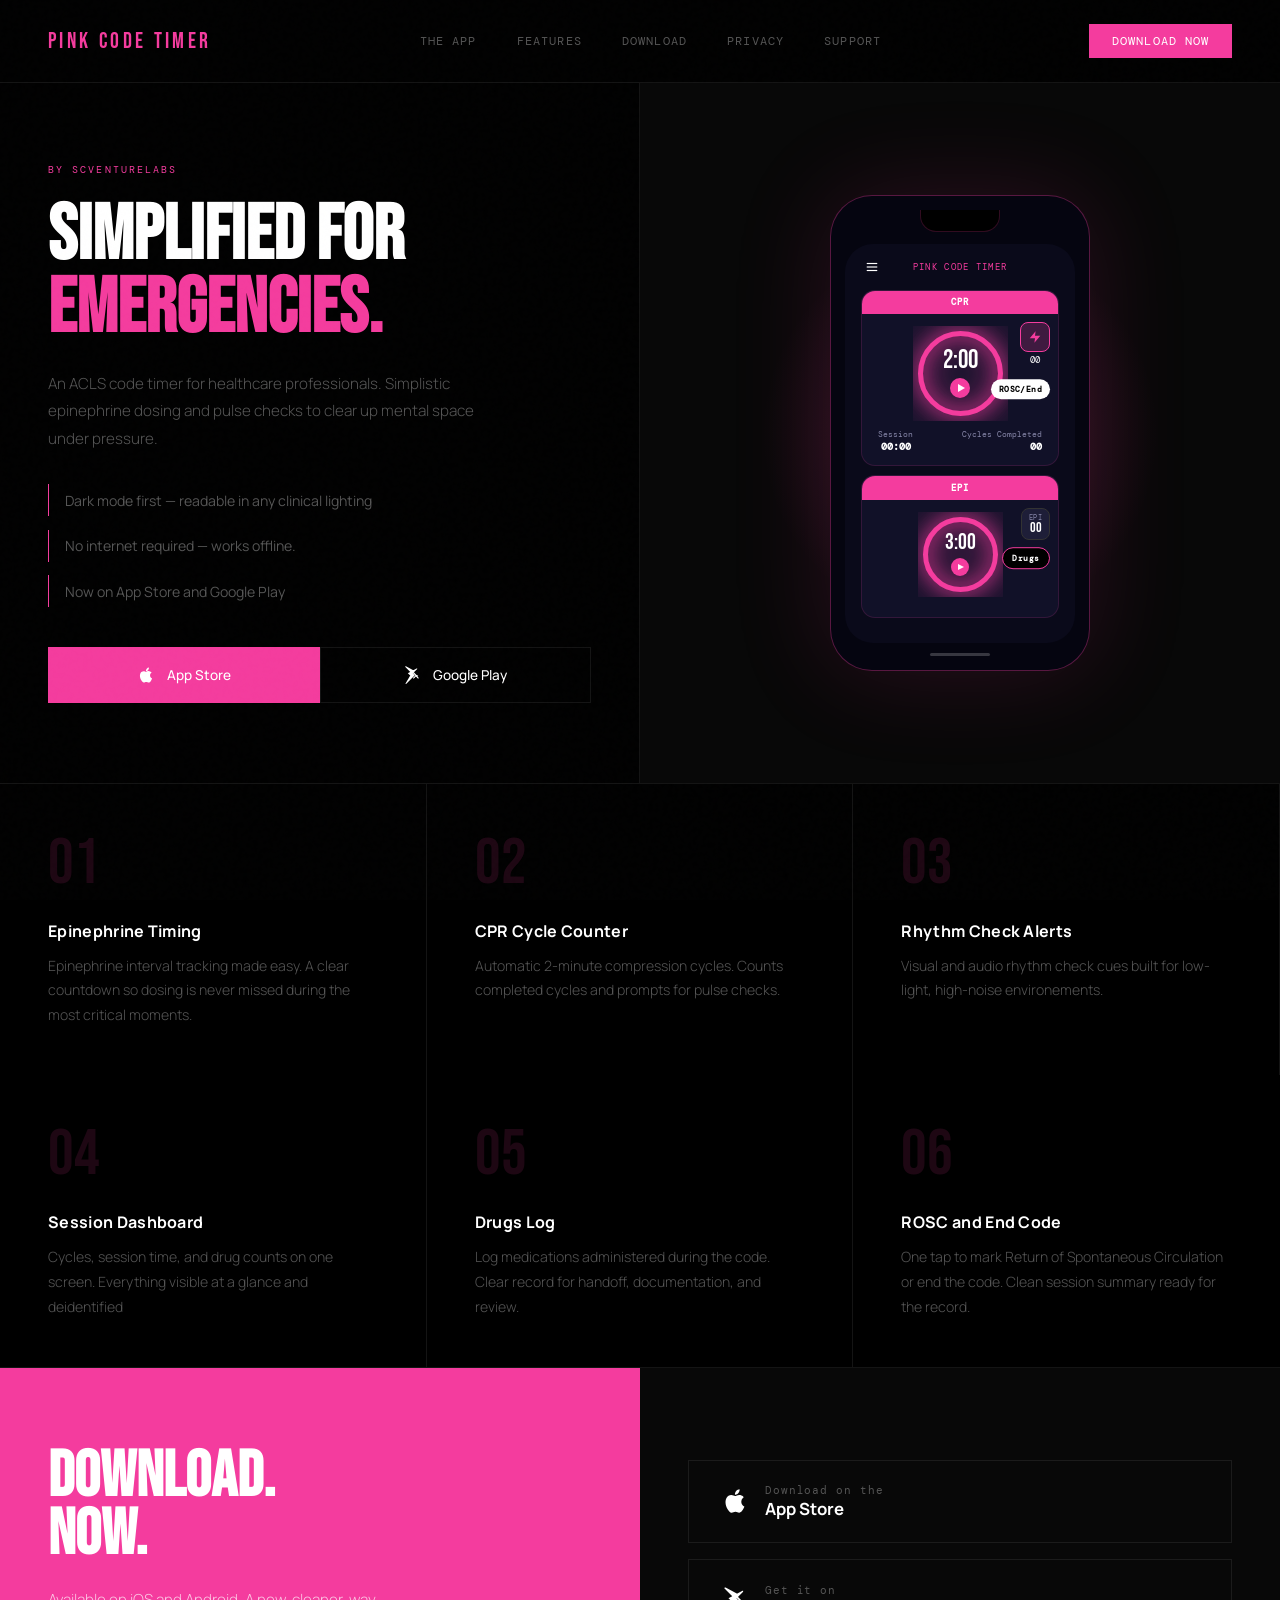
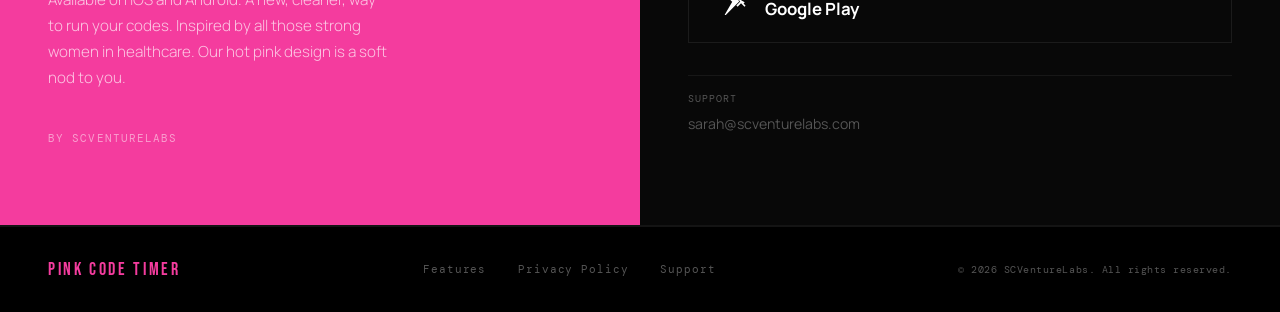
==== index.html @ d975461e "Initial commit" ====
<!DOCTYPE html>
<html lang="en">
<head>
  <meta charset="UTF-8"/>
  <meta name="viewport" content="width=device-width, initial-scale=1.0"/>

  <!-- Primary SEO -->
  <title>Pink Code Timer — ACLS Code Timer for Doctors & Nurses</title>
  <meta name="description" content="Pink Code Timer is the definitive ACLS code timer for healthcare professionals. Track epinephrine dosing, CPR cycles, and rhythm checks on iOS and Android. Free to download."/>
  <meta name="keywords" content="ACLS timer, code timer, epinephrine timer, CPR timer, cardiac arrest timer, hospital app, emergency medicine app, resuscitation timer, code blue timer"/>
  <meta name="author" content="SCVentureLabs"/>
  <link rel="canonical" href="https://www.scventurelabs.com/"/>

  <!-- Open Graph (Facebook, iMessage, LinkedIn previews) -->
  <meta property="og:type" content="website"/>
  <meta property="og:url" content="https://www.scventurelabs.com/"/>
  <meta property="og:title" content="Pink Code Timer — ACLS Code Timer for Healthcare Professionals"/>
  <meta property="og:description" content="Track epinephrine dosing, CPR cycles, and rhythm checks with confidence. Free on iOS and Android."/>
  <meta property="og:image" content="https://www.scventurelabs.com/images/app-screenshot.png"/>

  <!-- Twitter/X Card -->
  <meta name="twitter:card" content="summary_large_image"/>
  <meta name="twitter:title" content="Pink Code Timer — ACLS Code Timer"/>
  <meta name="twitter:description" content="The definitive ACLS code timer for healthcare professionals. Free on iOS and Android."/>
  <meta name="twitter:image" content="https://www.scventurelabs.com/images/app-screenshot.png"/>

  <!-- Structured Data: tells Google this is a mobile app -->
  <script type="application/ld+json">
  {
    "@context": "https://schema.org",
    "@type": "MobileApplication",
    "name": "Pink Code Timer",
    "description": "The definitive ACLS code timer for healthcare professionals. Track epinephrine dosing, CPR cycles, rhythm checks, and more.",
    "url": "https://www.scventurelabs.com",
    "applicationCategory": "MedicalApplication",
    "operatingSystem": "iOS, Android",
    "offers": {
      "@type": "Offer",
      "price": "0",
      "priceCurrency": "USD"
    },
    "author": {
      "@type": "Organization",
      "name": "SCVentureLabs",
      "email": "sarah@scventurelabs.com"
    }
  }
  </script>

  <link rel="stylesheet" href="style.css"/>
  <link href="https://fonts.googleapis.com/css2?family=Bebas+Neue&family=DM+Mono:wght@400;500&family=Manrope:wght@300;400;500;700&display=swap" rel="stylesheet"/>
</head>
<body>

  <!-- NAV -->
  <nav class="nav">
    <div class="nav-logo">Pink Code Timer</div>
    <div class="nav-links">
      <a href="#app">The App</a>
      <a href="#features">Features</a>
      <a href="#download">Download</a>
      <a href="privacy.html">Privacy</a>
      <a href="mailto:sarah@scventurelabs.com">Support</a>
    </div>
    <a href="#download" class="nav-cta">Download Now</a>
  </nav>

  <!-- SPLIT: HERO / APP SECTION -->
  <section class="split" id="app">
    <div class="split-left">
      <div class="section-label">By SCVentureLabs</div>
      <h1 class="section-title" style="font-size:clamp(3.5rem,6vw,6rem);">
        Simplified for<br><em>emergencies.</em>
      </h1>
      <p class="section-body">
        An ACLS code timer for healthcare professionals. Simplistic epinephrine dosing and pulse checks to clear up mental space under pressure.
      </p>

      <div style="margin-top:2rem;display:flex;flex-direction:column;gap:0.85rem;">
        <div style="display:flex;align-items:center;gap:1rem;font-size:0.88rem;color:#555;">
          <div style="width:1px;height:32px;background:#f43c9e;flex-shrink:0;"></div>
          Dark mode first — readable in any clinical lighting
        </div>
        <div style="display:flex;align-items:center;gap:1rem;font-size:0.88rem;color:#555;">
          <div style="width:1px;height:32px;background:#f43c9e;flex-shrink:0;"></div>
          No internet required — works offline.
        </div>
        <div style="display:flex;align-items:center;gap:1rem;font-size:0.88rem;color:#555;">
          <div style="width:1px;height:32px;background:#f43c9e;flex-shrink:0;"></div>
          Now on App Store and Google Play
        </div>
      </div>

      <div style="margin-top:2.5rem;display:flex;gap:0;">
        <a href="#" class="btn-store primary">
          <svg width="18" height="18" viewBox="0 0 24 24" fill="white"><path d="M18.71 19.5c-.83 1.24-1.71 2.45-3.05 2.47-1.34.03-1.77-.79-3.29-.79-1.53 0-2 .77-3.27.82-1.31.05-2.3-1.32-3.14-2.53C4.25 17 2.94 12.45 4.7 9.39c.87-1.52 2.43-2.48 4.12-2.51 1.28-.02 2.5.87 3.29.87.78 0 2.26-1.07 3.8-.91.65.03 2.47.26 3.64 1.98-.09.06-2.17 1.28-2.15 3.81.03 3.02 2.65 4.03 2.68 4.04-.03.07-.42 1.44-1.38 2.83M13 3.5c.73-.83 1.94-1.46 2.94-1.5.13 1.17-.34 2.35-1.04 3.19-.69.85-1.83 1.51-2.95 1.42-.15-1.15.41-2.35 1.05-3.11z"/></svg>
          App Store
        </a>
        <a href="#" class="btn-store">
          <svg width="18" height="18" viewBox="0 0 24 24" fill="white"><path d="M3.18 23.76c.3.17.64.22.96.16l11.62-11.62L12 8.54 3.18 23.76zm17.16-10.7L17.6 11.5 14.24 8.14l-1.1 1.1L16.5 12.5l-3.36 3.36 1.1 1.1 2.94-2.94 2.94 2.94.97-.97-1.75-1.93zm-1.34-9.79c-.32-.05-.66 0-.96.16L6.42 9.54l3.54 3.54 9.04-9.04c-.04-.03-.05-.08-.06-.17zM3.96.48c-.32-.06-.64 0-.96.17L2.82 1l9.18 9.18 3.54-3.54L3.96.48z"/></svg>
          Google Play
        </a>
      </div>
    </div>

    <div class="split-right">
      <div class="glow-blob"></div>
      <div class="phone">
        <div class="phone-notch"></div>
        <div class="phone-screen">

          <div style="display:flex;justify-content:space-between;align-items:center;margin-bottom:1rem;padding:0 0.25rem;">
            <svg width="14" height="14" viewBox="0 0 24 24" fill="none" stroke="#fff" stroke-width="2"><line x1="3" y1="6" x2="21" y2="6"/><line x1="3" y1="12" x2="21" y2="12"/><line x1="3" y1="18" x2="21" y2="18"/></svg>
            <div class="phone-header" style="margin:0;">Pink Code Timer</div>
            <div style="width:14px;"></div>
          </div>

          <!-- CPR CARD -->
          <div class="phone-card" style="margin-bottom:0.6rem;">
            <div class="phone-card-header">CPR</div>
            <div class="phone-card-body" style="position:relative;padding:0.75rem;">
              <div style="position:absolute;top:0.5rem;right:0.5rem;text-align:center;">
                <div style="width:30px;height:30px;background:rgba(244,60,158,0.2);border:1px solid #f43c9e;border-radius:8px;display:flex;align-items:center;justify-content:center;">
                  <svg width="14" height="14" viewBox="0 0 24 24" fill="#f43c9e"><path d="M13 2L3 14h9l-1 8 10-12h-9l1-8z"/></svg>
                </div>
                <div style="font-family:'DM Mono',monospace;font-size:0.55rem;color:#fff;margin-top:2px;">00</div>
              </div>
              <div style="position:relative;width:95px;height:95px;margin:0 auto 0.5rem;">
                <svg viewBox="0 0 95 95" style="position:absolute;inset:0;width:100%;height:100%;">
                  <circle cx="47.5" cy="47.5" r="40" fill="none" stroke="rgba(244,60,158,0.15)" stroke-width="5"/>
                  <circle cx="47.5" cy="47.5" r="40" fill="none" stroke="#f43c9e" stroke-width="5"
                    stroke-dasharray="251" stroke-dashoffset="0" stroke-linecap="round"
                    transform="rotate(-90 47.5 47.5)"
                    style="filter:drop-shadow(0 0 8px #f43c9e) drop-shadow(0 0 16px #f43c9e);"/>
                </svg>
                <div style="position:absolute;inset:0;display:flex;flex-direction:column;align-items:center;justify-content:center;gap:4px;">
                  <div style="font-family:'Bebas Neue',sans-serif;font-size:1.6rem;color:#fff;line-height:1;">2:00</div>
                  <div style="width:20px;height:20px;background:#f43c9e;border-radius:50%;display:flex;align-items:center;justify-content:center;">
                    <div style="width:0;height:0;border-top:4px solid transparent;border-bottom:4px solid transparent;border-left:7px solid #fff;margin-left:2px;"></div>
                  </div>
                </div>
              </div>
              <div style="position:absolute;right:0.5rem;top:50%;transform:translateY(-50%);">
                <div style="background:#fff;color:#000;font-family:'DM Mono',monospace;font-size:0.5rem;letter-spacing:0.05em;padding:0.3rem 0.5rem;border-radius:100px;font-weight:600;">ROSC/End</div>
              </div>
              <div class="phone-stats" style="padding:0 0.25rem;margin-top:0.25rem;">
                <div><div style="font-size:0.52rem;color:#8888aa;">Session</div><strong style="font-size:0.65rem;color:#fff;">00:00</strong></div>
                <div style="text-align:right"><div style="font-size:0.52rem;color:#8888aa;">Cycles Completed</div><strong style="font-size:0.65rem;color:#fff;">00</strong></div>
              </div>
            </div>
          </div>

          <!-- EPI CARD -->
          <div class="phone-card">
            <div class="phone-card-header">EPI</div>
            <div class="phone-card-body" style="position:relative;padding:0.75rem;">
              <div style="position:absolute;top:0.5rem;right:0.5rem;text-align:center;">
                <div style="background:#1e1e38;border:1px solid #333;border-radius:8px;padding:0.25rem 0.4rem;text-align:center;">
                  <div style="font-family:'DM Mono',monospace;font-size:0.45rem;color:#8888aa;letter-spacing:0.08em;">EPI</div>
                  <div style="font-family:'Bebas Neue',sans-serif;font-size:0.85rem;color:#fff;line-height:1;">00</div>
                </div>
              </div>
              <div style="position:relative;width:85px;height:85px;margin:0 auto 0.5rem;">
                <svg viewBox="0 0 85 85" style="position:absolute;inset:0;width:100%;height:100%;">
                  <circle cx="42.5" cy="42.5" r="35" fill="none" stroke="rgba(244,60,158,0.15)" stroke-width="5"/>
                  <circle cx="42.5" cy="42.5" r="35" fill="none" stroke="#f43c9e" stroke-width="5"
                    stroke-dasharray="220" stroke-dashoffset="0" stroke-linecap="round"
                    transform="rotate(-90 42.5 42.5)"
                    style="filter:drop-shadow(0 0 8px #f43c9e) drop-shadow(0 0 16px #f43c9e);"/>
                </svg>
                <div style="position:absolute;inset:0;display:flex;flex-direction:column;align-items:center;justify-content:center;gap:4px;">
                  <div style="font-family:'Bebas Neue',sans-serif;font-size:1.4rem;color:#fff;line-height:1;">3:00</div>
                  <div style="width:18px;height:18px;background:#f43c9e;border-radius:50%;display:flex;align-items:center;justify-content:center;">
                    <div style="width:0;height:0;border-top:3px solid transparent;border-bottom:3px solid transparent;border-left:6px solid #fff;margin-left:2px;"></div>
                  </div>
                </div>
              </div>
              <div style="position:absolute;right:0.5rem;top:50%;transform:translateY(-50%);">
                <div style="background:#000;color:#fff;font-family:'DM Mono',monospace;font-size:0.5rem;letter-spacing:0.05em;padding:0.3rem 0.6rem;border-radius:100px;border:1px solid #f43c9e;font-weight:600;">Drugs</div>
              </div>
            </div>
          </div>

        </div>
        <div class="phone-home"></div>
      </div>
    </div>
  </section>

  <!-- FEATURES -->
  <section class="features" id="features">
    <div class="feature">
      <div class="feature-num">01</div>
      <h3>Epinephrine Timing</h3>
      <p>Epinephrine interval tracking made easy. A clear countdown so dosing is never missed during the most critical moments.</p>
    </div>
    <div class="feature">
      <div class="feature-num">02</div>
      <h3>CPR Cycle Counter</h3>
      <p>Automatic 2-minute compression cycles. Counts completed cycles and prompts for pulse checks.</p>
    </div>
    <div class="feature">
      <div class="feature-num">03</div>
      <h3>Rhythm Check Alerts</h3>
      <p>Visual and audio rhythm check cues built for low-light, high-noise environements.</p>
    </div>
    <div class="feature">
      <div class="feature-num">04</div>
      <h3>Session Dashboard</h3>
      <p>Cycles, session time, and drug counts on one screen. Everything visible at a glance and deidentified</p>
    </div>
    <div class="feature">
      <div class="feature-num">05</div>
      <h3>Drugs Log</h3>
      <p>Log medications administered during the code. Clear record for handoff, documentation, and review.</p>
    </div>
    <div class="feature">
      <div class="feature-num">06</div>
      <h3>ROSC and End Code</h3>
      <p>One tap to mark Return of Spontaneous Circulation or end the code. Clean session summary ready for the record.</p>
    </div>
  </section>

  <!-- DOWNLOAD CTA -->
  <section class="cta-section" id="download">
    <div class="cta-left">
      <h2>Download.<br>Now.</h2>
      <p>Available on iOS and Android. A new, cleaner, way to run your codes. Inspired by all those strong women in healthcare. Our hot pink design is a soft nod to you.</p>
      <div style="font-family:'DM Mono',monospace;font-size:0.68rem;letter-spacing:0.1em;color:rgba(255,255,255,0.5);">BY SCVENTURELABS</div>
    </div>
    <div class="cta-right">
      <a href="#" class="cta-store-btn">
        <svg width="28" height="28" viewBox="0 0 24 24" fill="white"><path d="M18.71 19.5c-.83 1.24-1.71 2.45-3.05 2.47-1.34.03-1.77-.79-3.29-.79-1.53 0-2 .77-3.27.82-1.31.05-2.3-1.32-3.14-2.53C4.25 17 2.94 12.45 4.7 9.39c.87-1.52 2.43-2.48 4.12-2.51 1.28-.02 2.5.87 3.29.87.78 0 2.26-1.07 3.8-.91.65.03 2.47.26 3.64 1.98-.09.06-2.17 1.28-2.15 3.81.03 3.02 2.65 4.03 2.68 4.04-.03.07-.42 1.44-1.38 2.83M13 3.5c.73-.83 1.94-1.46 2.94-1.5.13 1.17-.34 2.35-1.04 3.19-.69.85-1.83 1.51-2.95 1.42-.15-1.15.41-2.35 1.05-3.11z"/></svg>
        <div>
          <div class="store-label">Download on the</div>
          <div class="store-name">App Store</div>
        </div>
      </a>
      <a href="#" class="cta-store-btn">
        <svg width="28" height="28" viewBox="0 0 24 24" fill="white"><path d="M3.18 23.76c.3.17.64.22.96.16l11.62-11.62L12 8.54 3.18 23.76zm17.16-10.7L17.6 11.5 14.24 8.14l-1.1 1.1L16.5 12.5l-3.36 3.36 1.1 1.1 2.94-2.94 2.94 2.94.97-.97-1.75-1.93zm-1.34-9.79c-.32-.05-.66 0-.96.16L6.42 9.54l3.54 3.54 9.04-9.04c-.04-.03-.05-.08-.06-.17zM3.96.48c-.32-.06-.64 0-.96.17L2.82 1l9.18 9.18 3.54-3.54L3.96.48z"/></svg>
        <div>
          <div class="store-label">Get it on</div>
          <div class="store-name">Google Play</div>
        </div>
      </a>
      <div style="margin-top:1rem;padding-top:1rem;border-top:1px solid rgba(255,255,255,0.06);">
        <div style="font-family:'DM Mono',monospace;font-size:0.65rem;letter-spacing:0.1em;color:#555;margin-bottom:0.4rem;">SUPPORT</div>
        <a href="mailto:sarah@scventurelabs.com" style="font-size:0.88rem;color:#555;transition:color 0.2s;"
          onmouseover="this.style.color='#fff'" onmouseout="this.style.color='#555'">sarah@scventurelabs.com</a>
      </div>
    </div>
  </section>

  <!-- FOOTER -->
  <footer>
    <div class="footer-logo">Pink Code Timer</div>
    <div class="footer-links">
      <a href="#features">Features</a>
      <a href="privacy.html">Privacy Policy</a>
      <a href="mailto:sarah@scventurelabs.com">Support</a>
    </div>
    <div class="footer-copy">© 2026 SCVentureLabs. All rights reserved.</div>
  </footer>

</body>
</html>
---- style.css ----
@import url('https://fonts.googleapis.com/css2?family=Bebas+Neue&family=DM+Mono:wght@400;500&family=Manrope:wght@300;400;500;700&display=swap');

*, *::before, *::after { box-sizing: border-box; margin: 0; padding: 0; }

:root {
  --pink: #f43c9e;
  --black: #000000;
  --off-black: #080808;
  --card: #0e0e0e;
  --border: rgba(255,255,255,0.08);
  --muted: #555;
  --white: #ffffff;
}

html { scroll-behavior: smooth; }

body {
  font-family: 'Manrope', sans-serif;
  background: var(--black);
  color: var(--white);
  overflow-x: hidden;
  cursor: crosshair;
}

a { text-decoration: none; color: inherit; }

/* ── NOISE OVERLAY ── */
body::before {
  content: '';
  position: fixed;
  inset: 0;
  background-image: url("data:image/svg+xml,%3Csvg viewBox='0 0 200 200' xmlns='http://www.w3.org/2000/svg'%3E%3Cfilter id='n'%3E%3CfeTurbulence type='fractalNoise' baseFrequency='0.9' numOctaves='4' stitchTiles='stitch'/%3E%3C/filter%3E%3Crect width='100%25' height='100%25' filter='url(%23n)' opacity='0.035'/%3E%3C/svg%3E");
  pointer-events: none;
  z-index: 0;
  opacity: 0.4;
}

/* ── NAV ── */
.nav {
  display: flex;
  justify-content: space-between;
  align-items: center;
  padding: 1.5rem 3rem;
  border-bottom: 1px solid var(--border);
  position: relative;
  z-index: 10;
}

.nav-logo {
  font-family: 'Bebas Neue', sans-serif;
  font-size: 1.4rem;
  letter-spacing: 0.15em;
  color: var(--pink);
}

.nav-links {
  display: flex;
  gap: 2.5rem;
  align-items: center;
}

.nav-links a {
  font-family: 'DM Mono', monospace;
  font-size: 0.72rem;
  letter-spacing: 0.1em;
  text-transform: uppercase;
  color: var(--muted);
  transition: color 0.2s;
}

.nav-links a:hover { color: var(--white); }

.nav-cta {
  font-family: 'DM Mono', monospace;
  font-size: 0.72rem;
  letter-spacing: 0.1em;
  text-transform: uppercase;
  background: var(--pink);
  color: var(--white) !important;
  padding: 0.6rem 1.4rem;
  border: none;
  cursor: crosshair;
  transition: opacity 0.2s;
}

.nav-cta:hover { opacity: 0.85; }

/* ── HERO ── */
.hero {
  position: relative;
  min-height: 96vh;
  display: grid;
  grid-template-columns: 1fr 1fr;
  border-bottom: 1px solid var(--border);
  overflow: hidden;
}

.hero-left {
  display: flex;
  flex-direction: column;
  justify-content: space-between;
  padding: 4rem 3rem;
  border-right: 1px solid var(--border);
  position: relative;
  z-index: 2;
}

.hero-tag {
  font-family: 'DM Mono', monospace;
  font-size: 0.68rem;
  letter-spacing: 0.18em;
  text-transform: uppercase;
  color: var(--pink);
  display: flex;
  align-items: center;
  gap: 0.75rem;
}

.hero-tag::before {
  content: '';
  display: block;
  width: 24px;
  height: 1px;
  background: var(--pink);
}

.hero-headline {
  font-family: 'Bebas Neue', sans-serif;
  font-size: clamp(5rem, 9vw, 9rem);
  line-height: 0.92;
  letter-spacing: 0.01em;
  color: var(--white);
}

.hero-headline span {
  color: var(--pink);
  display: block;
}

.hero-sub {
  font-size: 1rem;
  color: var(--muted);
  line-height: 1.75;
  max-width: 380px;
  font-weight: 300;
}

.hero-buttons {
  display: flex;
  gap: 0;
}

.btn-store {
  display: flex;
  align-items: center;
  gap: 0.75rem;
  padding: 1.1rem 1.8rem;
  border: 1px solid var(--border);
  background: transparent;
  color: var(--white);
  font-family: 'Manrope', sans-serif;
  font-size: 0.85rem;
  font-weight: 500;
  cursor: crosshair;
  transition: background 0.2s, border-color 0.2s;
  flex: 1;
  justify-content: center;
}

.btn-store:hover { background: var(--card); border-color: var(--pink); }
.btn-store.primary { background: var(--pink); border-color: var(--pink); }
.btn-store.primary:hover { background: #d4237e; }

.btn-store svg { flex-shrink: 0; }

/* ── HERO RIGHT: TICKER ── */
.hero-right {
  display: flex;
  flex-direction: column;
  justify-content: center;
  align-items: center;
  position: relative;
  overflow: hidden;
  z-index: 2;
}

.ticker-label {
  font-family: 'DM Mono', monospace;
  font-size: 0.65rem;
  letter-spacing: 0.2em;
  text-transform: uppercase;
  color: var(--muted);
  margin-bottom: 1rem;
}

.ticker {
  font-family: 'Bebas Neue', sans-serif;
  font-size: clamp(6rem, 14vw, 14rem);
  line-height: 1;
  color: var(--pink);
  letter-spacing: -0.02em;
  text-shadow: 0 0 120px rgba(244,60,158,0.4);
  font-variant-numeric: tabular-nums;
  transition: color 0.1s;
}

.ticker.warning { color: #ff6b35; text-shadow: 0 0 120px rgba(255,107,53,0.4); }
.ticker.critical { color: #fff; text-shadow: 0 0 120px rgba(255,255,255,0.3); animation: flash 0.5s infinite; }

@keyframes flash { 0%,100%{opacity:1} 50%{opacity:0.3} }

.ticker-meta {
  display: flex;
  gap: 3rem;
  margin-top: 2rem;
}

.ticker-stat {
  text-align: center;
}

.ticker-stat-val {
  font-family: 'Bebas Neue', sans-serif;
  font-size: 2.2rem;
  color: var(--white);
  line-height: 1;
}

.ticker-stat-label {
  font-family: 'DM Mono', monospace;
  font-size: 0.6rem;
  letter-spacing: 0.15em;
  text-transform: uppercase;
  color: var(--muted);
  margin-top: 0.25rem;
}

.ticker-ring {
  position: absolute;
  width: 600px;
  height: 600px;
  border-radius: 50%;
  border: 1px solid rgba(244,60,158,0.06);
  pointer-events: none;
}

.ticker-ring:nth-child(2) { width: 450px; height: 450px; border-color: rgba(244,60,158,0.1); }
.ticker-ring:nth-child(3) { width: 300px; height: 300px; border-color: rgba(244,60,158,0.15); }

.ticker-controls {
  display: flex;
  gap: 1rem;
  margin-top: 2.5rem;
  z-index: 2;
}

.ticker-btn {
  font-family: 'DM Mono', monospace;
  font-size: 0.68rem;
  letter-spacing: 0.12em;
  text-transform: uppercase;
  padding: 0.65rem 1.5rem;
  border: 1px solid var(--border);
  background: transparent;
  color: var(--muted);
  cursor: crosshair;
  transition: all 0.15s;
}

.ticker-btn:hover { border-color: var(--pink); color: var(--pink); }
.ticker-btn.active { background: var(--pink); border-color: var(--pink); color: var(--white); }

/* ── MARQUEE ── */
.marquee-wrap {
  border-top: 1px solid var(--border);
  border-bottom: 1px solid var(--border);
  overflow: hidden;
  padding: 1rem 0;
  background: var(--off-black);
}

.marquee-track {
  display: flex;
  gap: 3rem;
  animation: marquee 18s linear infinite;
  white-space: nowrap;
  width: max-content;
}

@keyframes marquee { from { transform: translateX(0); } to { transform: translateX(-50%); } }

.marquee-item {
  font-family: 'Bebas Neue', sans-serif;
  font-size: 0.95rem;
  letter-spacing: 0.2em;
  color: var(--muted);
  display: flex;
  align-items: center;
  gap: 1.5rem;
}

.marquee-item span {
  color: var(--pink);
  font-size: 1.2rem;
}

/* ── FEATURES ── */
.features {
  display: grid;
  grid-template-columns: repeat(3, 1fr);
  border-bottom: 1px solid var(--border);
}

.feature {
  padding: 3rem;
  border-right: 1px solid var(--border);
  position: relative;
  overflow: hidden;
  transition: background 0.3s;
}

.feature:last-child { border-right: none; }
.feature:hover { background: var(--card); }

.feature::after {
  content: '';
  position: absolute;
  bottom: 0; left: 0;
  width: 0; height: 2px;
  background: var(--pink);
  transition: width 0.4s ease;
}

.feature:hover::after { width: 100%; }

.feature-num {
  font-family: 'Bebas Neue', sans-serif;
  font-size: 4rem;
  color: rgba(244,60,158,0.12);
  line-height: 1;
  margin-bottom: 1.5rem;
  transition: color 0.3s;
}

.feature:hover .feature-num { color: rgba(244,60,158,0.3); }

.feature h3 {
  font-size: 1rem;
  font-weight: 700;
  margin-bottom: 0.75rem;
  letter-spacing: 0.02em;
}

.feature p {
  font-size: 0.88rem;
  color: var(--muted);
  line-height: 1.75;
  font-weight: 300;
}

/* ── SPLIT SECTION ── */
.split {
  display: grid;
  grid-template-columns: 1fr 1fr;
  border-bottom: 1px solid var(--border);
  min-height: 60vh;
}

.split-left {
  padding: 5rem 3rem;
  border-right: 1px solid var(--border);
  display: flex;
  flex-direction: column;
  justify-content: center;
}

.split-right {
  display: flex;
  align-items: center;
  justify-content: center;
  padding: 3rem;
  background: var(--off-black);
  position: relative;
  overflow: hidden;
}

.section-label {
  font-family: 'DM Mono', monospace;
  font-size: 0.65rem;
  letter-spacing: 0.2em;
  text-transform: uppercase;
  color: var(--pink);
  margin-bottom: 1.5rem;
}

.section-title {
  font-family: 'Bebas Neue', sans-serif;
  font-size: clamp(3rem, 5vw, 4.5rem);
  line-height: 0.95;
  margin-bottom: 1.5rem;
}

.section-title em {
  font-style: normal;
  color: var(--pink);
}

.section-body {
  font-size: 0.95rem;
  color: var(--muted);
  line-height: 1.8;
  font-weight: 300;
  max-width: 440px;
}

/* ── PHONE MOCKUP ── */
.phone {
  width: 260px;
  background: #050510;
  border-radius: 42px;
  border: 1.5px solid rgba(244,60,158,0.35);
  padding: 14px;
  position: relative;
  z-index: 2;
  box-shadow: 0 0 100px rgba(244,60,158,0.15);
}

.phone-notch {
  width: 80px; height: 22px;
  background: #000;
  border-radius: 0 0 16px 16px;
  margin: 0 auto 12px;
  border: 1.5px solid rgba(244,60,158,0.2);
  border-top: none;
}

.phone-screen {
  background: #0a0a1a;
  border-radius: 28px;
  padding: 1rem;
}

.phone-header {
  text-align: center;
  font-family: 'DM Mono', monospace;
  font-size: 0.55rem;
  letter-spacing: 0.15em;
  color: var(--pink);
  margin-bottom: 1rem;
  text-transform: uppercase;
}

.phone-card {
  background: #111128;
  border-radius: 14px;
  overflow: hidden;
  margin-bottom: 0.6rem;
  border: 1px solid rgba(244,60,158,0.15);
}

.phone-card-header {
  background: var(--pink);
  text-align: center;
  padding: 0.35rem;
  font-family: 'DM Mono', monospace;
  font-size: 0.55rem;
  letter-spacing: 0.15em;
  font-weight: 600;
}

.phone-card-body {
  padding: 1rem;
  text-align: center;
}

.phone-ring-wrap {
  position: relative;
  width: 80px; height: 80px;
  margin: 0 auto 0.75rem;
}

.phone-ring-wrap svg { position: absolute; inset: 0; width: 100%; height: 100%; }

.phone-time {
  position: absolute;
  inset: 0;
  display: flex;
  align-items: center;
  justify-content: center;
  font-family: 'Bebas Neue', sans-serif;
  font-size: 1.4rem;
  color: var(--white);
}

.phone-stats {
  display: flex;
  justify-content: space-between;
  font-family: 'DM Mono', monospace;
  font-size: 0.52rem;
  color: var(--muted);
}

.phone-stats strong { display: block; color: var(--white); font-size: 0.65rem; }

.phone-home { width: 60px; height: 3px; background: rgba(255,255,255,0.2); border-radius: 3px; margin: 10px auto 0; }

.glow-blob {
  position: absolute;
  width: 400px; height: 400px;
  border-radius: 50%;
  background: radial-gradient(circle, rgba(244,60,158,0.2) 0%, transparent 70%);
  pointer-events: none;
}

/* ── SCREENSHOTS ── */
.screenshots-section {
  padding: 6rem 3rem;
  border-bottom: 1px solid var(--border);
  overflow: hidden;
}

.screenshots-header {
  display: flex;
  justify-content: space-between;
  align-items: flex-end;
  margin-bottom: 3rem;
}

.screenshots-img {
  width: 100%;
  border-radius: 4px;
  display: block;
  border: 1px solid var(--border);
}

/* ── DOWNLOAD CTA ── */
.cta-section {
  display: grid;
  grid-template-columns: 1fr 1fr;
  min-height: 50vh;
  border-bottom: 1px solid var(--border);
}

.cta-left {
  background: var(--pink);
  padding: 5rem 3rem;
  display: flex;
  flex-direction: column;
  justify-content: center;
}

.cta-left h2 {
  font-family: 'Bebas Neue', sans-serif;
  font-size: clamp(3rem, 5vw, 5rem);
  line-height: 0.9;
  color: var(--white);
  margin-bottom: 1.5rem;
}

.cta-left p {
  font-size: 0.95rem;
  color: rgba(255,255,255,0.7);
  font-weight: 300;
  max-width: 340px;
  line-height: 1.7;
  margin-bottom: 2.5rem;
}

.cta-right {
  background: var(--off-black);
  padding: 5rem 3rem;
  display: flex;
  flex-direction: column;
  justify-content: center;
  gap: 1rem;
}

.cta-store-btn {
  display: flex;
  align-items: center;
  gap: 1rem;
  padding: 1.4rem 2rem;
  border: 1px solid var(--border);
  background: transparent;
  color: var(--white);
  font-family: 'Manrope', sans-serif;
  cursor: crosshair;
  transition: all 0.2s;
}

.cta-store-btn:hover { background: var(--card); border-color: rgba(255,255,255,0.2); }

.cta-store-btn .store-label { font-size: 0.7rem; color: var(--muted); font-family: 'DM Mono', monospace; letter-spacing: 0.08em; }
.cta-store-btn .store-name { font-size: 1.05rem; font-weight: 700; }

/* ── FOOTER ── */
footer {
  display: flex;
  justify-content: space-between;
  align-items: center;
  padding: 2rem 3rem;
  border-top: 1px solid var(--border);
}

.footer-logo {
  font-family: 'Bebas Neue', sans-serif;
  font-size: 1.1rem;
  letter-spacing: 0.15em;
  color: var(--pink);
}

.footer-links {
  display: flex;
  gap: 2rem;
  font-family: 'DM Mono', monospace;
  font-size: 0.68rem;
  letter-spacing: 0.08em;
  color: var(--muted);
}

.footer-links a:hover { color: var(--white); }

.footer-copy {
  font-family: 'DM Mono', monospace;
  font-size: 0.65rem;
  color: var(--muted);
  letter-spacing: 0.05em;
}

/* ── RESPONSIVE ── */
@media (max-width: 900px) {
  .hero, .split, .cta-section { grid-template-columns: 1fr; }
  .hero-left { border-right: none; border-bottom: 1px solid var(--border); min-height: 60vh; }
  .features { grid-template-columns: 1fr; }
  .feature { border-right: none; border-bottom: 1px solid var(--border); }
  .nav { padding: 1.25rem 1.5rem; }
  .nav-links { display: none; }
  .split-left { border-right: none; }
  footer { flex-direction: column; gap: 1.5rem; text-align: center; }
}
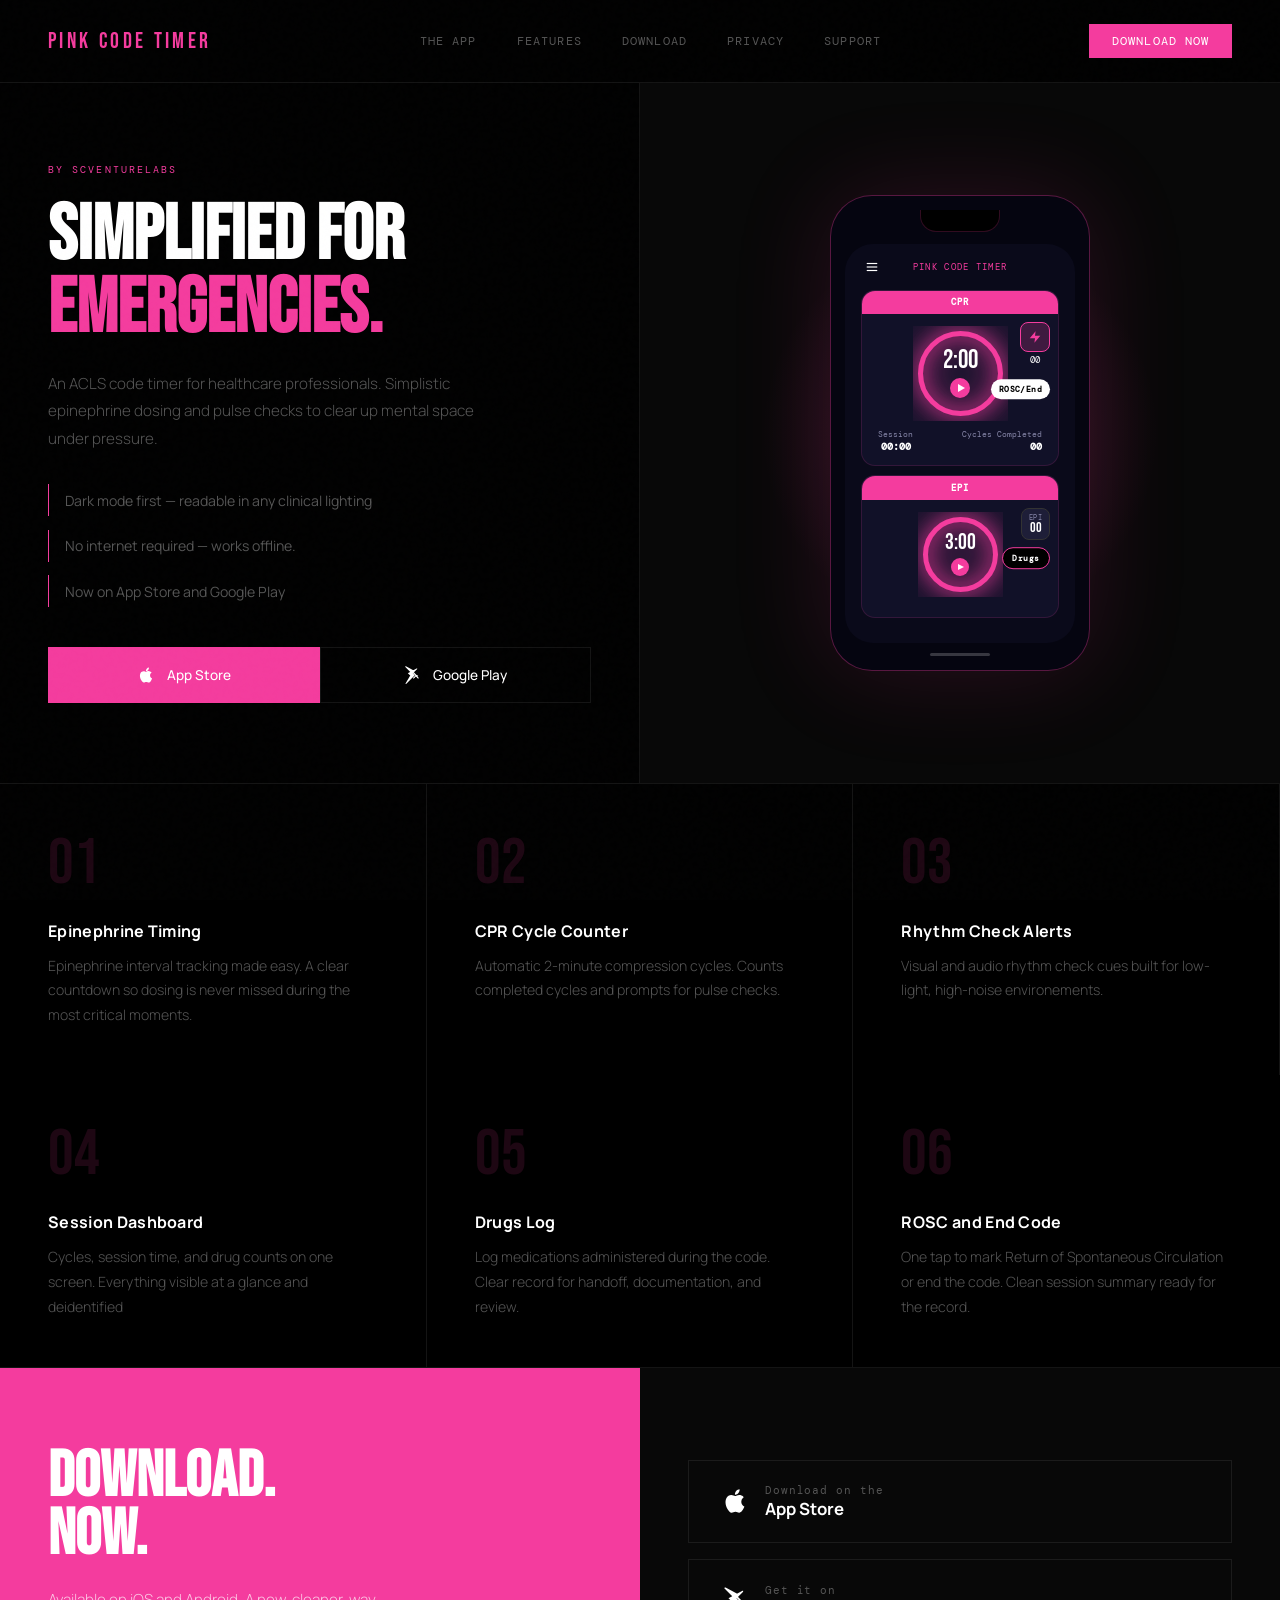
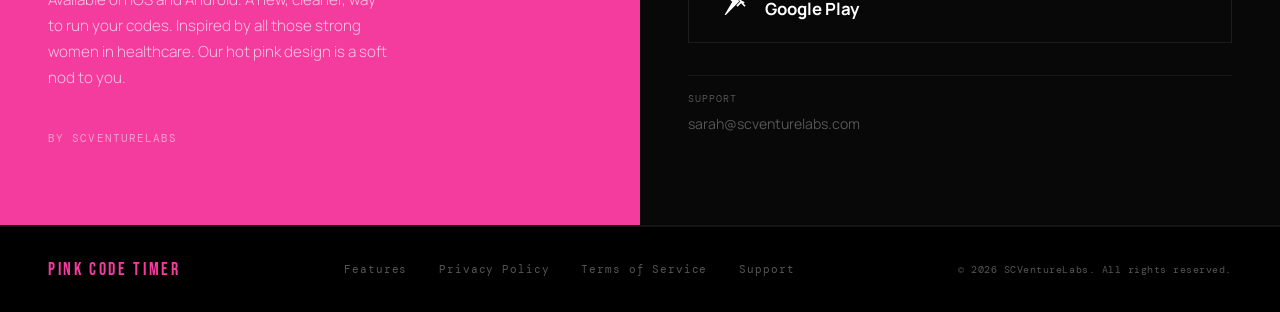
==== commit 9e45188f: "Split privacy and terms into separate pages" ====
--- a/index.html
+++ b/index.html
@@ -257,6 +257,7 @@
     <div class="footer-links">
       <a href="#features">Features</a>
       <a href="privacy.html">Privacy Policy</a>
+      <a href="terms.html">Terms of Service</a>
       <a href="mailto:sarah@scventurelabs.com">Support</a>
     </div>
     <div class="footer-copy">© 2026 SCVentureLabs. All rights reserved.</div>
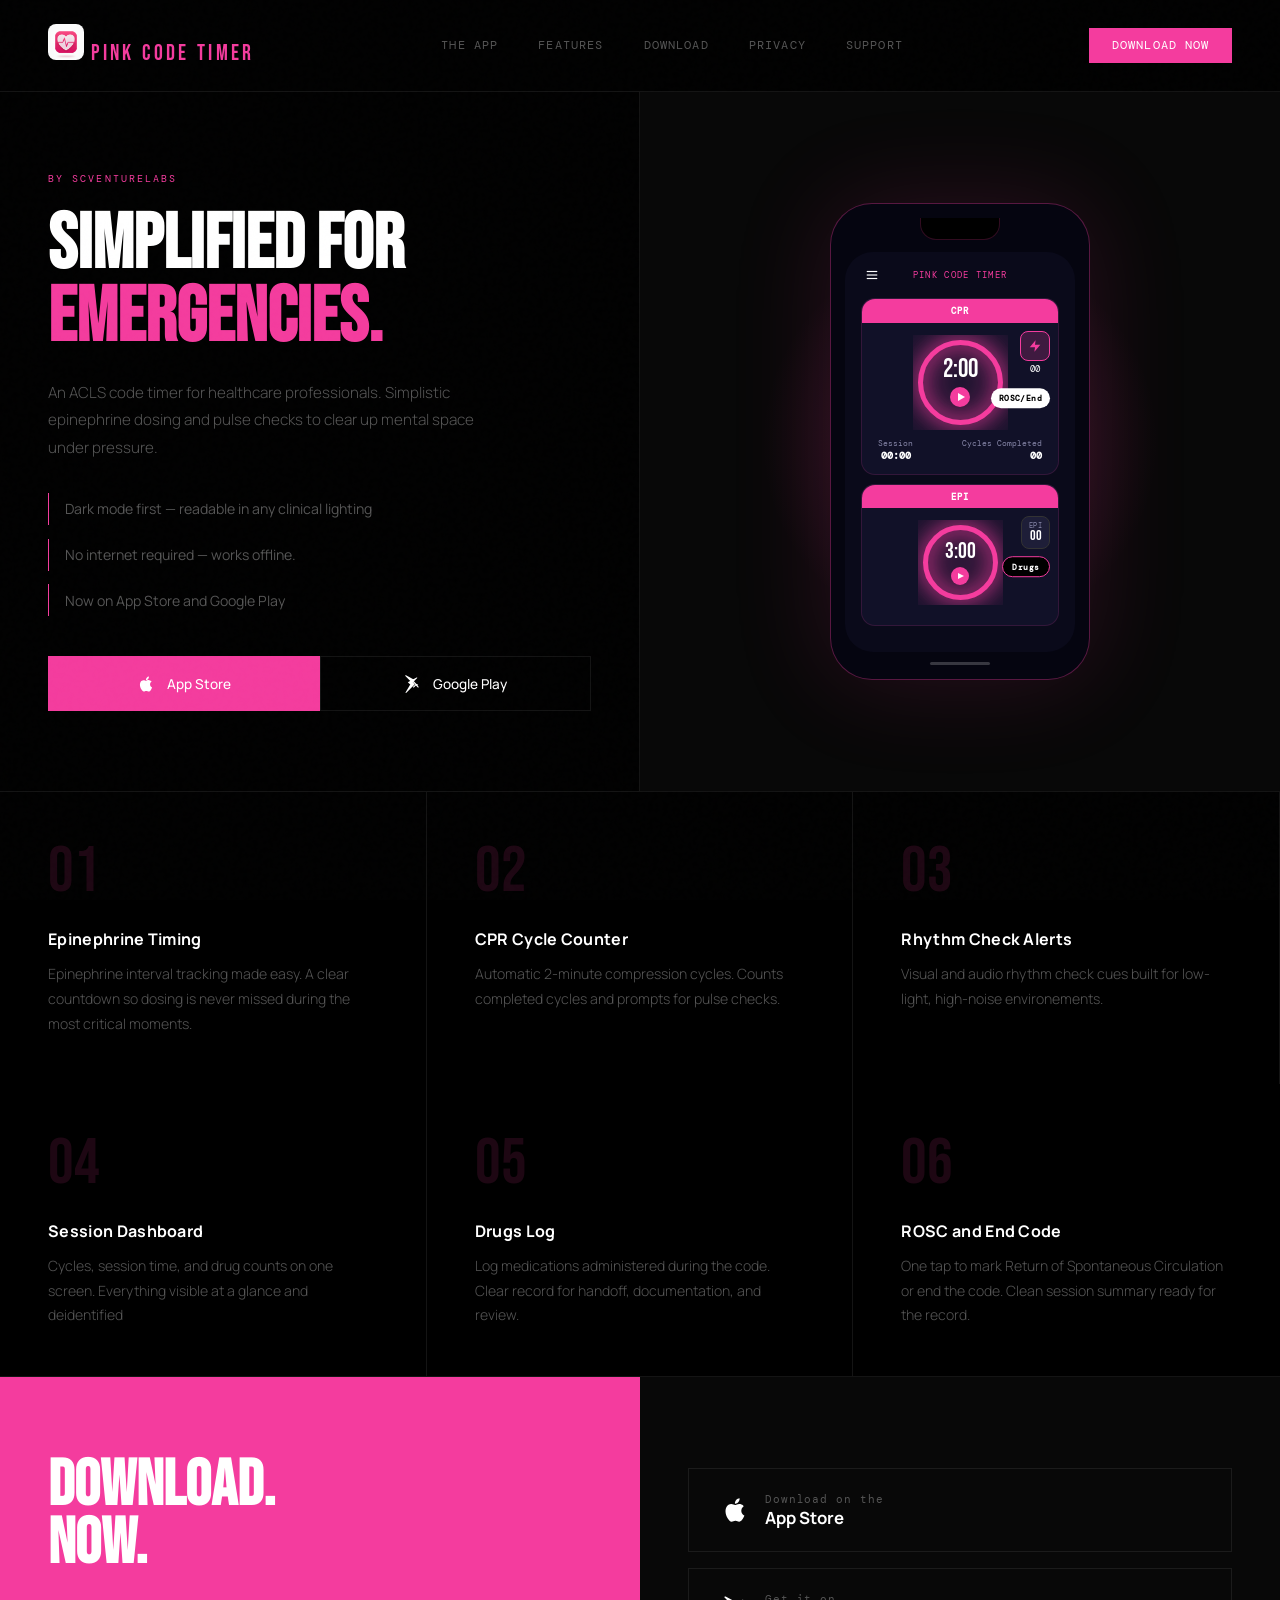
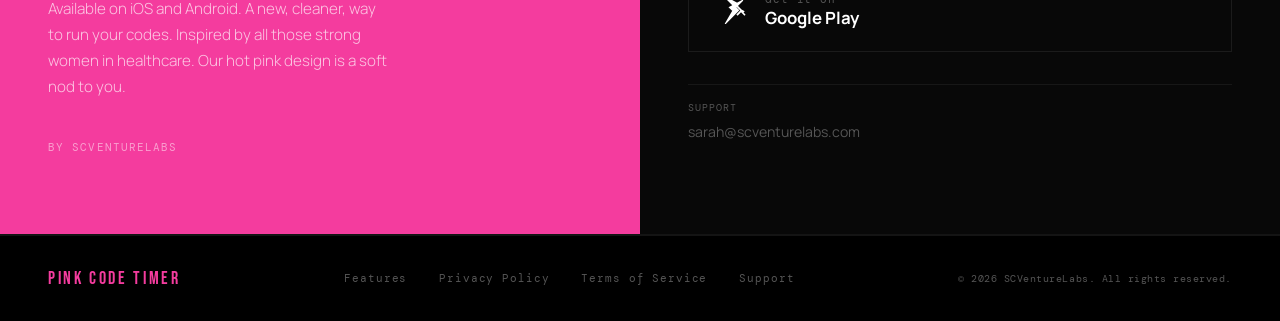
==== commit efb2d56d: "Add logo and favicon" ====
--- a/index.html
+++ b/index.html
@@ -47,6 +47,7 @@
   }
   </script>
 
+  <link rel="icon" type="image/png" href="images/logo.png"/>
   <link rel="stylesheet" href="style.css"/>
   <link href="https://fonts.googleapis.com/css2?family=Bebas+Neue&family=DM+Mono:wght@400;500&family=Manrope:wght@300;400;500;700&display=swap" rel="stylesheet"/>
 </head>
@@ -54,7 +55,10 @@
 
   <!-- NAV -->
   <nav class="nav">
-    <div class="nav-logo">Pink Code Timer</div>
+    <div class="nav-logo">
+  <img src="images/logo.png" alt="Pink Code Timer" style="height:36px;width:36px;border-radius:8px;"/>
+  Pink Code Timer
+</div>
     <div class="nav-links">
       <a href="#app">The App</a>
       <a href="#features">Features</a>
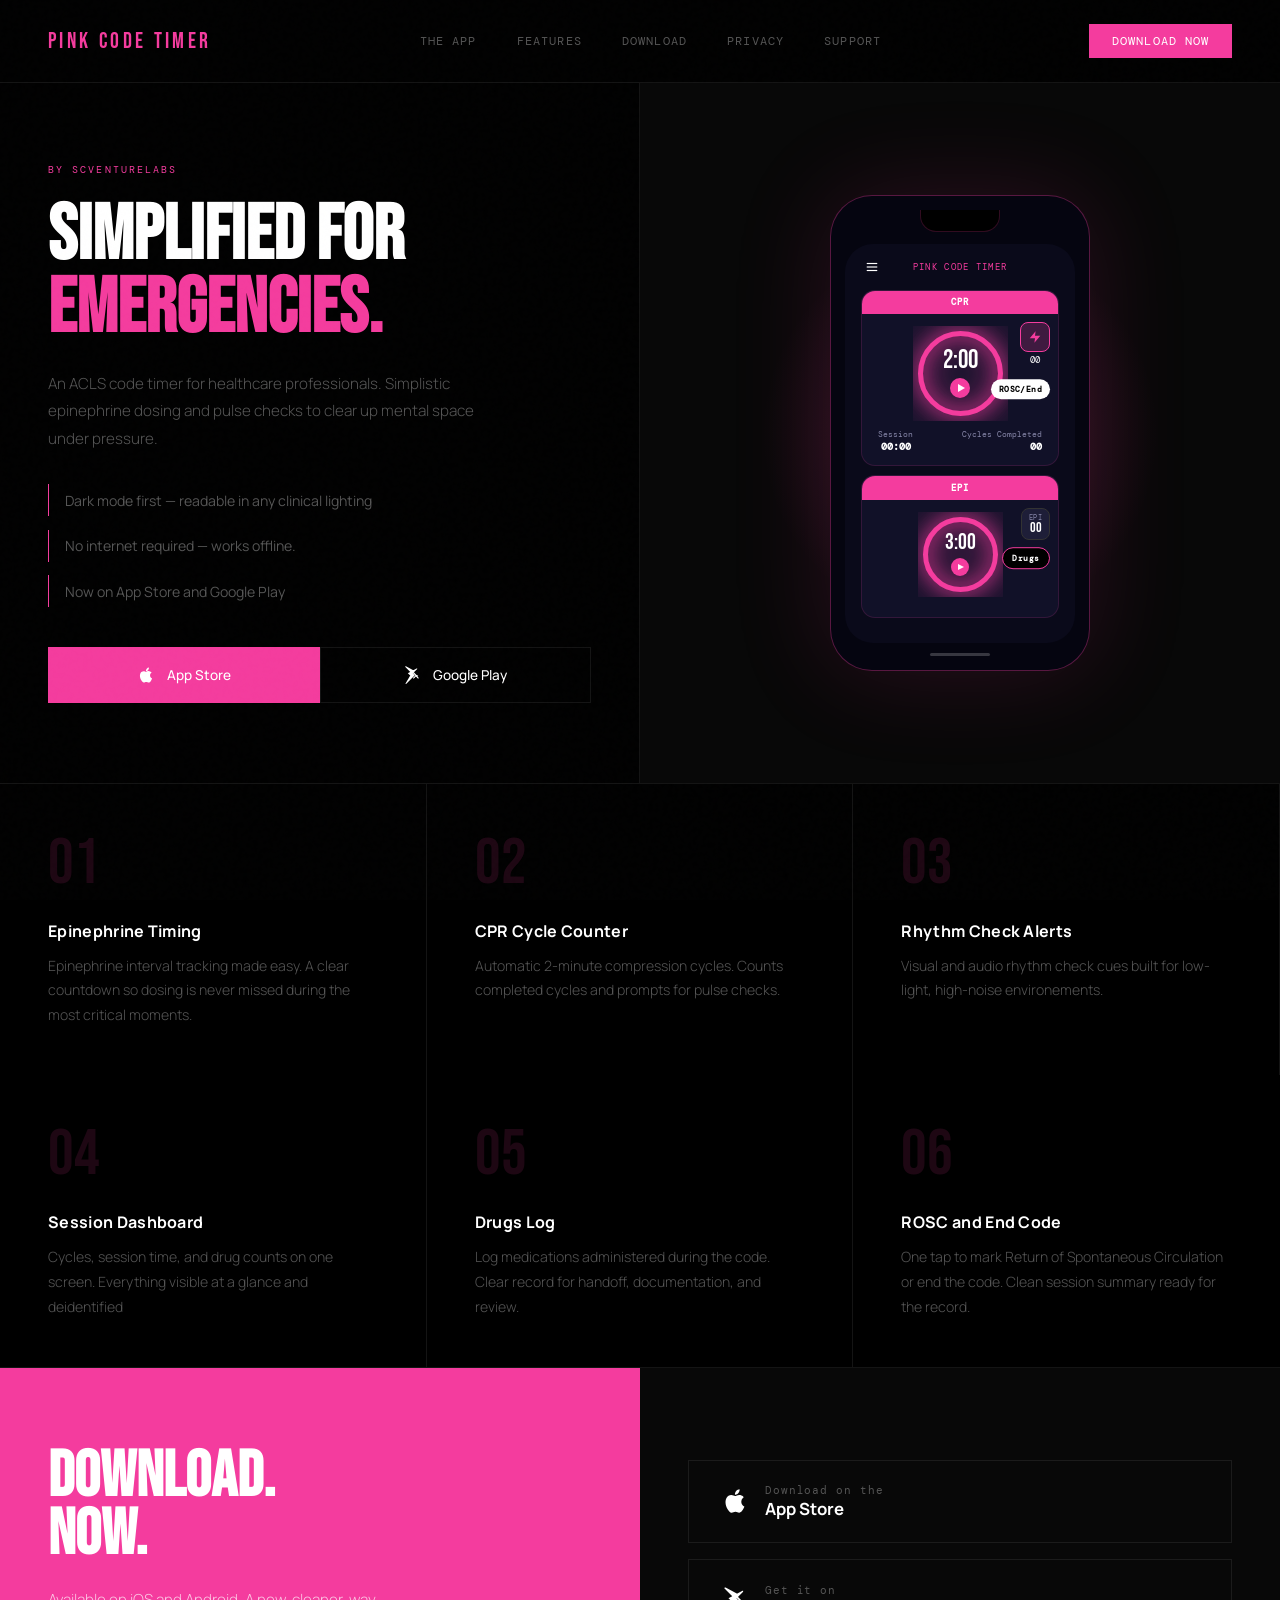
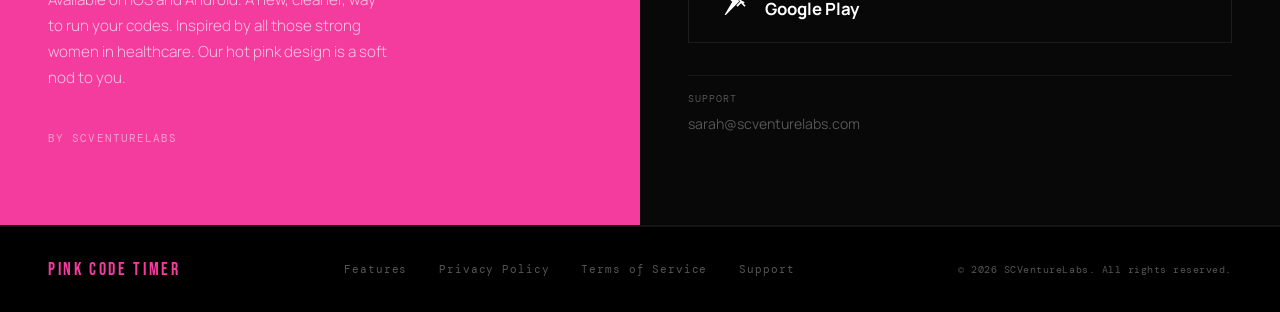
==== commit ecb40fff: "Remove logo from nav" ====
--- a/index.html
+++ b/index.html
@@ -55,10 +55,7 @@
 
   <!-- NAV -->
   <nav class="nav">
-    <div class="nav-logo">
-  <img src="images/logo.png" alt="Pink Code Timer" style="height:36px;width:36px;border-radius:8px;"/>
-  Pink Code Timer
-</div>
+    <div class="nav-logo">Pink Code Timer</div>
     <div class="nav-links">
       <a href="#app">The App</a>
       <a href="#features">Features</a>
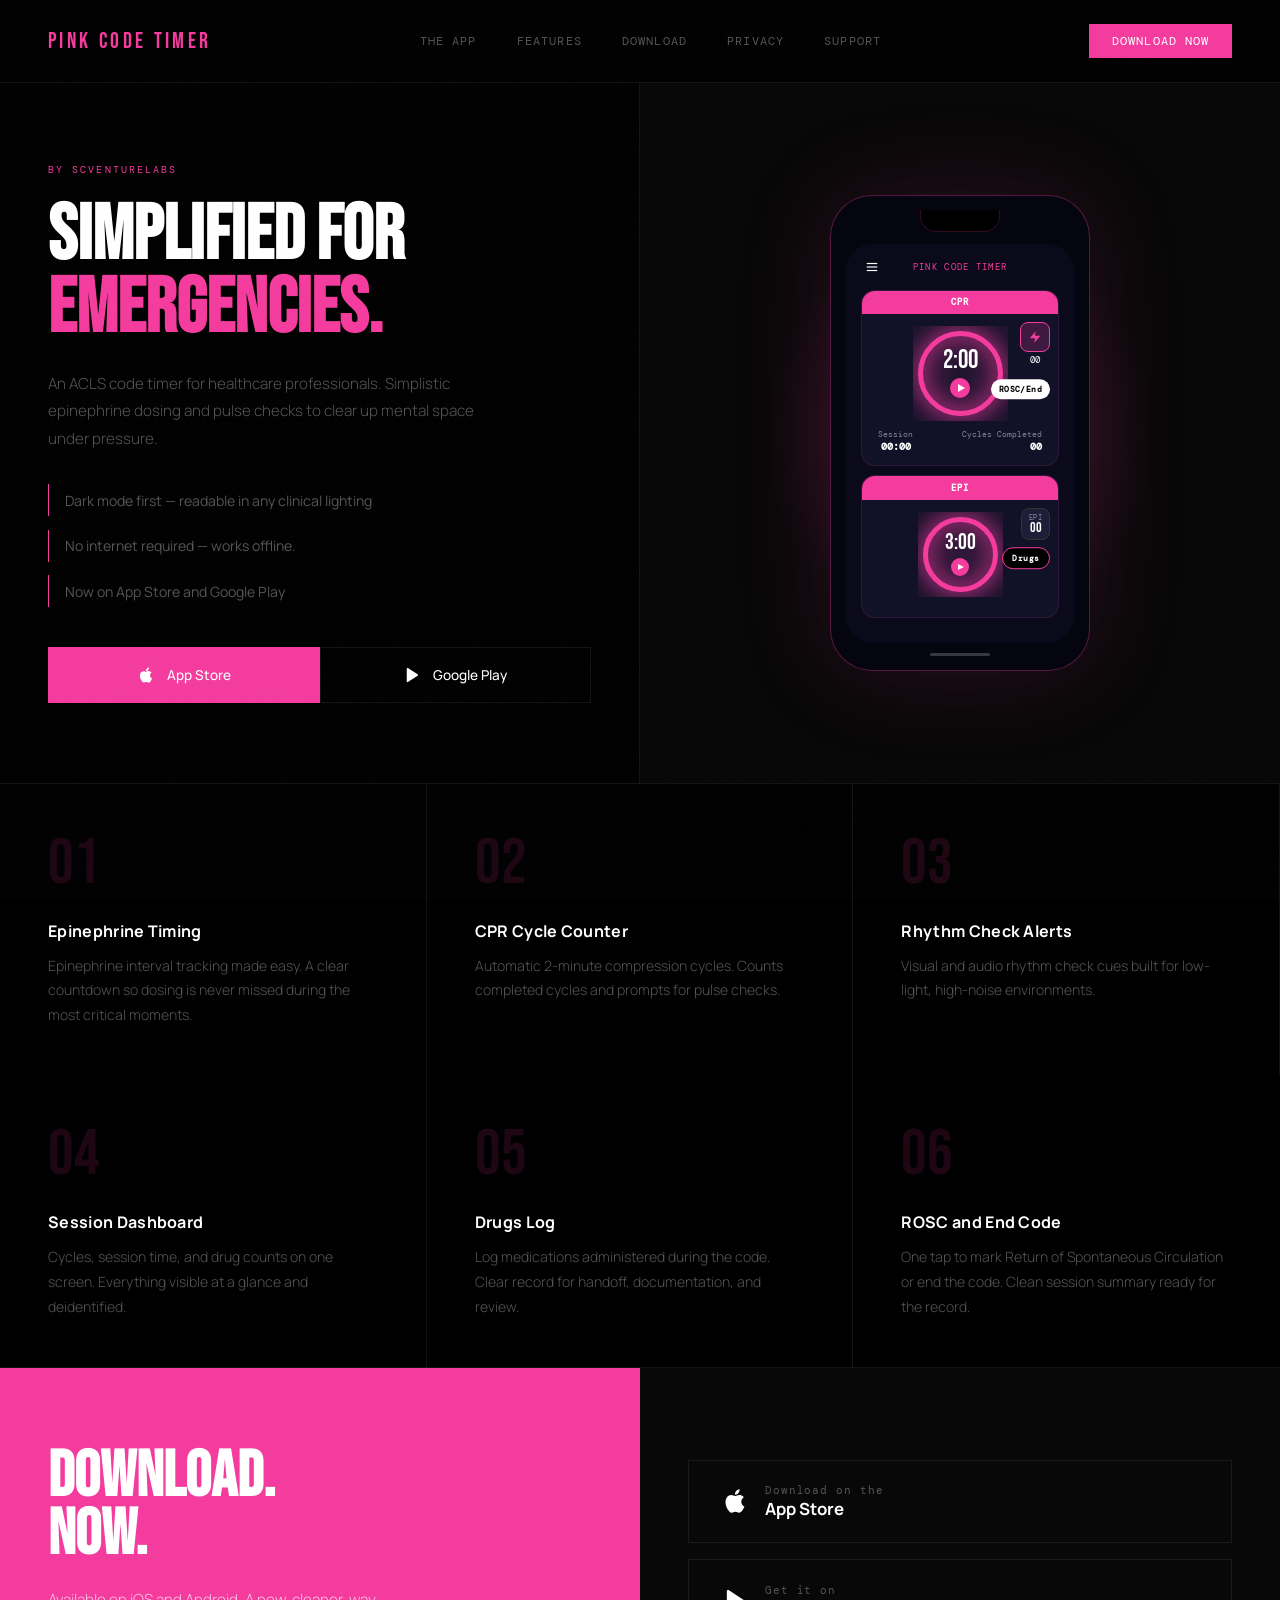
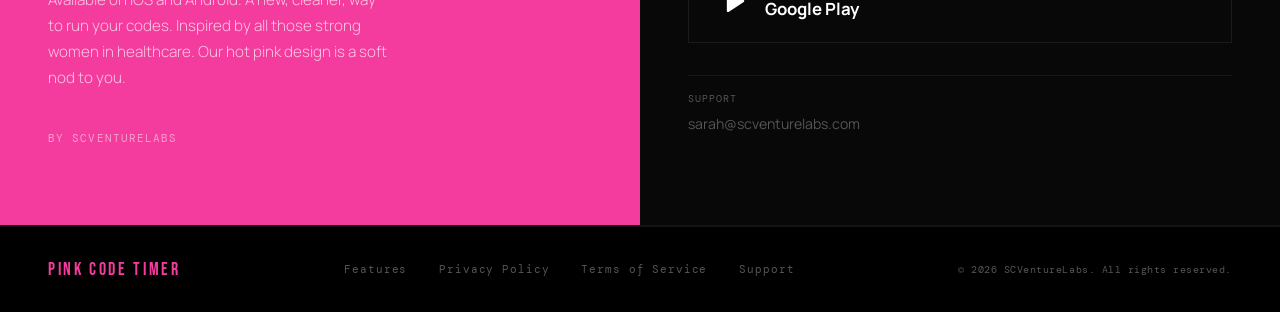
==== commit dec4f65f: "Update app store links and fix Google Play icon" ====
--- a/index.html
+++ b/index.html
@@ -5,7 +5,7 @@
   <meta name="viewport" content="width=device-width, initial-scale=1.0"/>
 
   <!-- Primary SEO -->
-  <title>Pink Code Timer — ACLS Code Timer for Doctors & Nurses</title>
+  <title>Pink Code Timer | ACLS Code Timer for Doctors & Nurses</title>
   <meta name="description" content="Pink Code Timer is the definitive ACLS code timer for healthcare professionals. Track epinephrine dosing, CPR cycles, and rhythm checks on iOS and Android. Free to download."/>
   <meta name="keywords" content="ACLS timer, code timer, epinephrine timer, CPR timer, cardiac arrest timer, hospital app, emergency medicine app, resuscitation timer, code blue timer"/>
   <meta name="author" content="SCVentureLabs"/>
@@ -14,13 +14,13 @@
   <!-- Open Graph (Facebook, iMessage, LinkedIn previews) -->
   <meta property="og:type" content="website"/>
   <meta property="og:url" content="https://www.scventurelabs.com/"/>
-  <meta property="og:title" content="Pink Code Timer — ACLS Code Timer for Healthcare Professionals"/>
+  <meta property="og:title" content="Pink Code Timer | ACLS Code Timer for Healthcare Professionals"/>
   <meta property="og:description" content="Track epinephrine dosing, CPR cycles, and rhythm checks with confidence. Free on iOS and Android."/>
   <meta property="og:image" content="https://www.scventurelabs.com/images/app-screenshot.png"/>
 
   <!-- Twitter/X Card -->
   <meta name="twitter:card" content="summary_large_image"/>
-  <meta name="twitter:title" content="Pink Code Timer — ACLS Code Timer"/>
+  <meta name="twitter:title" content="Pink Code Timer | ACLS Code Timer"/>
   <meta name="twitter:description" content="The definitive ACLS code timer for healthcare professionals. Free on iOS and Android."/>
   <meta name="twitter:image" content="https://www.scventurelabs.com/images/app-screenshot.png"/>
 
@@ -93,12 +93,12 @@
       </div>
 
       <div style="margin-top:2.5rem;display:flex;gap:0;">
-        <a href="#" class="btn-store primary">
+        <a href="https://apps.apple.com/us/app/pink-code-timer/id6759091362" class="btn-store primary" target="_blank" rel="noopener">
           <svg width="18" height="18" viewBox="0 0 24 24" fill="white"><path d="M18.71 19.5c-.83 1.24-1.71 2.45-3.05 2.47-1.34.03-1.77-.79-3.29-.79-1.53 0-2 .77-3.27.82-1.31.05-2.3-1.32-3.14-2.53C4.25 17 2.94 12.45 4.7 9.39c.87-1.52 2.43-2.48 4.12-2.51 1.28-.02 2.5.87 3.29.87.78 0 2.26-1.07 3.8-.91.65.03 2.47.26 3.64 1.98-.09.06-2.17 1.28-2.15 3.81.03 3.02 2.65 4.03 2.68 4.04-.03.07-.42 1.44-1.38 2.83M13 3.5c.73-.83 1.94-1.46 2.94-1.5.13 1.17-.34 2.35-1.04 3.19-.69.85-1.83 1.51-2.95 1.42-.15-1.15.41-2.35 1.05-3.11z"/></svg>
           App Store
         </a>
-        <a href="#" class="btn-store">
-          <svg width="18" height="18" viewBox="0 0 24 24" fill="white"><path d="M3.18 23.76c.3.17.64.22.96.16l11.62-11.62L12 8.54 3.18 23.76zm17.16-10.7L17.6 11.5 14.24 8.14l-1.1 1.1L16.5 12.5l-3.36 3.36 1.1 1.1 2.94-2.94 2.94 2.94.97-.97-1.75-1.93zm-1.34-9.79c-.32-.05-.66 0-.96.16L6.42 9.54l3.54 3.54 9.04-9.04c-.04-.03-.05-.08-.06-.17zM3.96.48c-.32-.06-.64 0-.96.17L2.82 1l9.18 9.18 3.54-3.54L3.96.48z"/></svg>
+        <a href="https://play.google.com/store/apps/details?id=com.pinkcodetimer.android&pcampaignid=web_share" class="btn-store" target="_blank" rel="noopener">
+          <svg width="18" height="18" viewBox="0 0 24 24" fill="white"><path d="M5 3.5v17c0 .55.45 1 1 1 .18 0 .35-.05.5-.13l13-8.5c.31-.18.5-.51.5-.87s-.19-.69-.5-.87l-13-8.5c-.15-.08-.32-.13-.5-.13-.55 0-1 .45-1 1z"/></svg>
           Google Play
         </a>
       </div>
@@ -203,12 +203,12 @@
     <div class="feature">
       <div class="feature-num">03</div>
       <h3>Rhythm Check Alerts</h3>
-      <p>Visual and audio rhythm check cues built for low-light, high-noise environements.</p>
+      <p>Visual and audio rhythm check cues built for low-light, high-noise environments.</p>
     </div>
     <div class="feature">
       <div class="feature-num">04</div>
       <h3>Session Dashboard</h3>
-      <p>Cycles, session time, and drug counts on one screen. Everything visible at a glance and deidentified</p>
+      <p>Cycles, session time, and drug counts on one screen. Everything visible at a glance and deidentified.</p>
     </div>
     <div class="feature">
       <div class="feature-num">05</div>
@@ -230,15 +230,15 @@
       <div style="font-family:'DM Mono',monospace;font-size:0.68rem;letter-spacing:0.1em;color:rgba(255,255,255,0.5);">BY SCVENTURELABS</div>
     </div>
     <div class="cta-right">
-      <a href="#" class="cta-store-btn">
+      <a href="https://apps.apple.com/us/app/pink-code-timer/id6759091362" class="cta-store-btn" target="_blank" rel="noopener">
         <svg width="28" height="28" viewBox="0 0 24 24" fill="white"><path d="M18.71 19.5c-.83 1.24-1.71 2.45-3.05 2.47-1.34.03-1.77-.79-3.29-.79-1.53 0-2 .77-3.27.82-1.31.05-2.3-1.32-3.14-2.53C4.25 17 2.94 12.45 4.7 9.39c.87-1.52 2.43-2.48 4.12-2.51 1.28-.02 2.5.87 3.29.87.78 0 2.26-1.07 3.8-.91.65.03 2.47.26 3.64 1.98-.09.06-2.17 1.28-2.15 3.81.03 3.02 2.65 4.03 2.68 4.04-.03.07-.42 1.44-1.38 2.83M13 3.5c.73-.83 1.94-1.46 2.94-1.5.13 1.17-.34 2.35-1.04 3.19-.69.85-1.83 1.51-2.95 1.42-.15-1.15.41-2.35 1.05-3.11z"/></svg>
         <div>
           <div class="store-label">Download on the</div>
           <div class="store-name">App Store</div>
         </div>
       </a>
-      <a href="#" class="cta-store-btn">
-        <svg width="28" height="28" viewBox="0 0 24 24" fill="white"><path d="M3.18 23.76c.3.17.64.22.96.16l11.62-11.62L12 8.54 3.18 23.76zm17.16-10.7L17.6 11.5 14.24 8.14l-1.1 1.1L16.5 12.5l-3.36 3.36 1.1 1.1 2.94-2.94 2.94 2.94.97-.97-1.75-1.93zm-1.34-9.79c-.32-.05-.66 0-.96.16L6.42 9.54l3.54 3.54 9.04-9.04c-.04-.03-.05-.08-.06-.17zM3.96.48c-.32-.06-.64 0-.96.17L2.82 1l9.18 9.18 3.54-3.54L3.96.48z"/></svg>
+      <a href="https://play.google.com/store/apps/details?id=com.pinkcodetimer.android&pcampaignid=web_share" class="cta-store-btn" target="_blank" rel="noopener">
+        <svg width="28" height="28" viewBox="0 0 24 24" fill="white"><path d="M5 3.5v17c0 .55.45 1 1 1 .18 0 .35-.05.5-.13l13-8.5c.31-.18.5-.51.5-.87s-.19-.69-.5-.87l-13-8.5c-.15-.08-.32-.13-.5-.13-.55 0-1 .45-1 1z"/></svg>
         <div>
           <div class="store-label">Get it on</div>
           <div class="store-name">Google Play</div>
